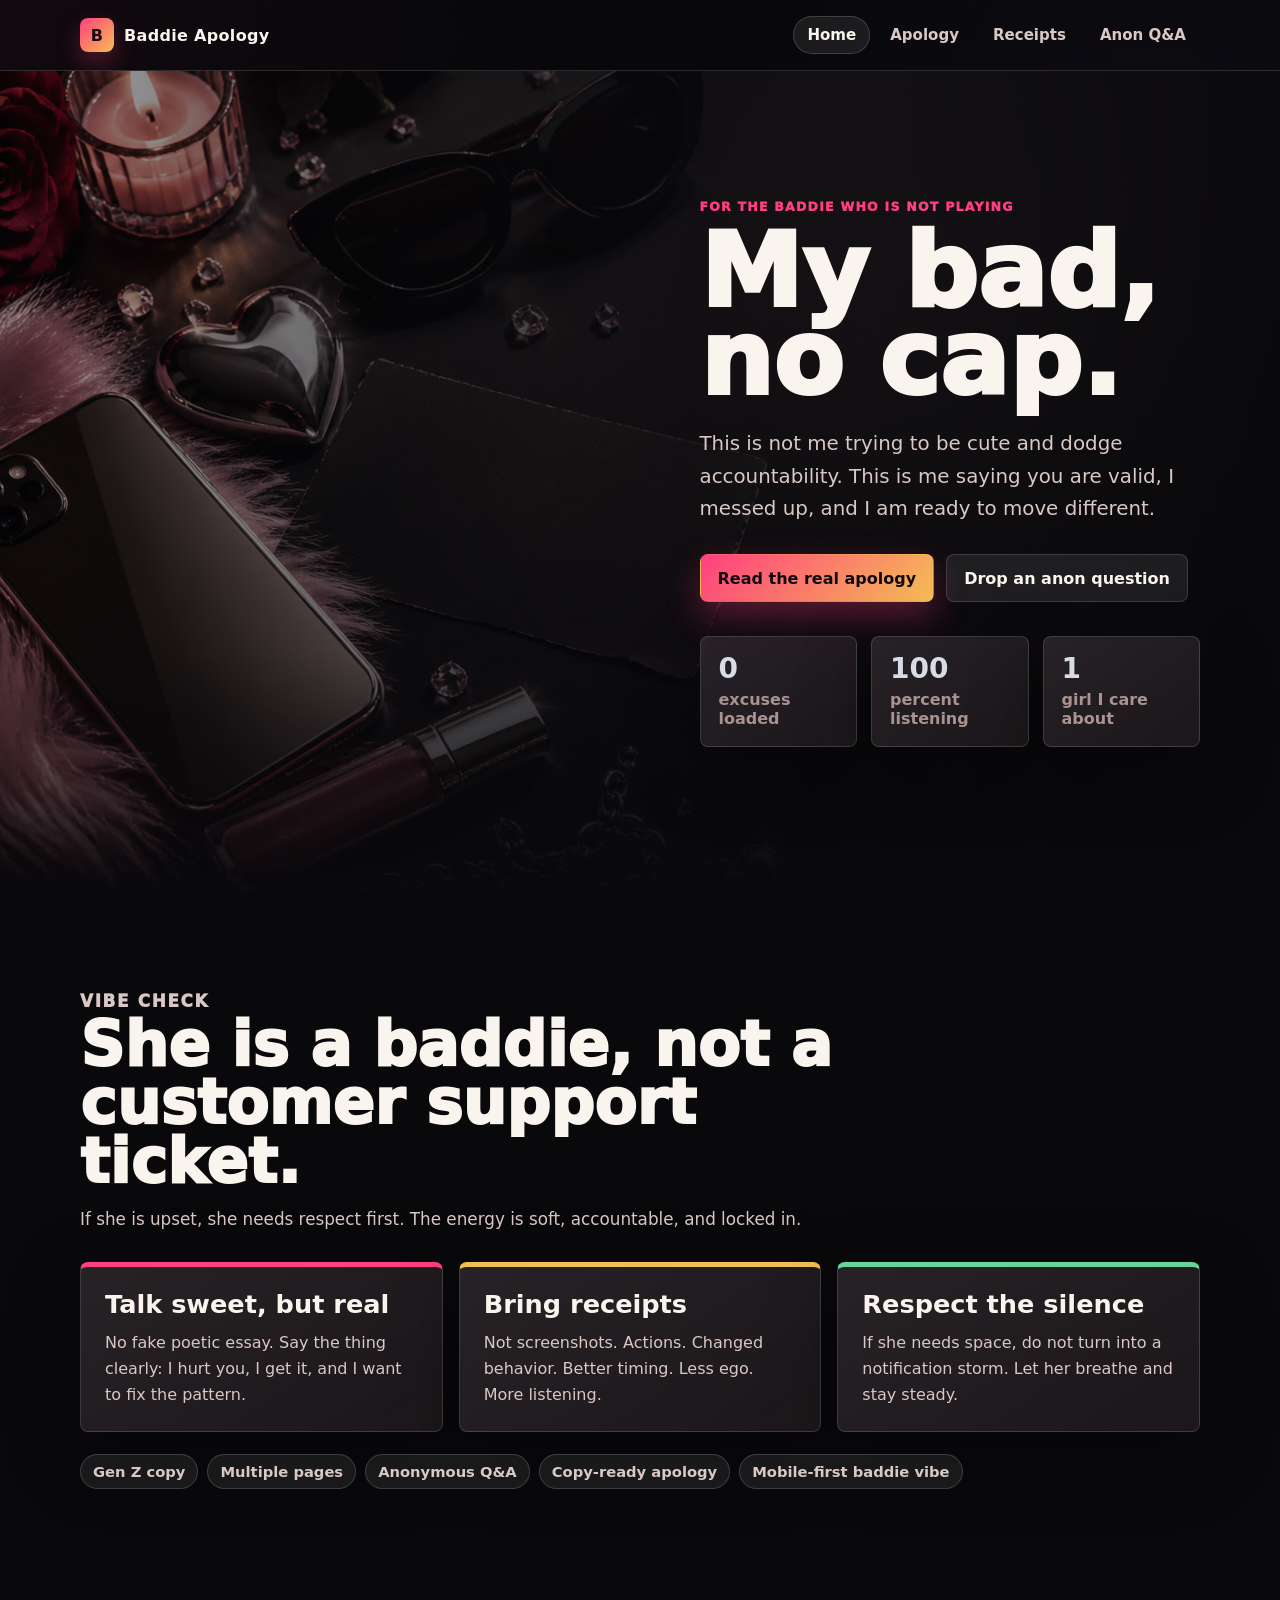
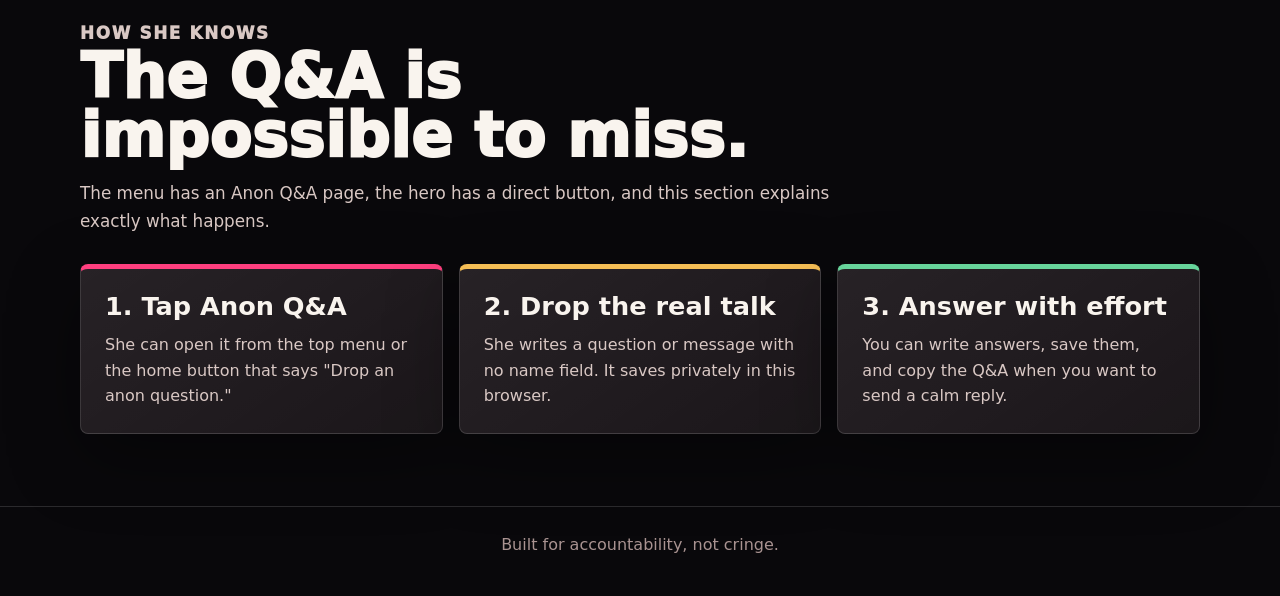
==== index.html @ 0e216b40 "Add files via upload" ====
<!doctype html>
<html lang="en">
  <head>
    <meta charset="utf-8">
    <meta name="viewport" content="width=device-width, initial-scale=1">
    <title>Baddie Apology</title>
    <link rel="icon" type="image/svg+xml" href="favicon.svg">
    <link rel="stylesheet" href="styles.css">
  </head>
  <body>
    <header class="site-header">
      <div class="nav-wrap">
        <a class="brand" href="index.html"><span class="brand-mark">B</span>Baddie Apology</a>
        <nav class="nav-links" aria-label="Main navigation">
          <a class="active" href="index.html">Home</a>
          <a href="apology.html">Apology</a>
          <a href="receipts.html">Receipts</a>
          <a href="questions.html">Anon Q&A</a>
        </nav>
      </div>
    </header>

    <section class="hero">
      <div class="hero-inner hero-grid">
        <div class="hero-copy">
          <p class="eyebrow">For the baddie who is not playing</p>
          <h1>My bad, no cap.</h1>
          <p class="lead">
            This is not me trying to be cute and dodge accountability. This is me saying you are valid,
            I messed up, and I am ready to move different.
          </p>
          <div class="actions">
            <a class="button button-primary" href="apology.html">Read the real apology</a>
            <a class="button button-secondary" href="questions.html">Drop an anon question</a>
          </div>
          <div class="stat-strip">
            <div class="stat glass"><strong>0</strong><span>excuses loaded</span></div>
            <div class="stat glass"><strong>100</strong><span>percent listening</span></div>
            <div class="stat glass"><strong>1</strong><span>girl I care about</span></div>
          </div>
        </div>
      </div>
    </section>

    <main>
      <section class="section">
        <div class="wrap">
          <div class="section-head">
            <p class="eyebrow">Vibe check</p>
            <h2>She is a baddie, not a customer support ticket.</h2>
            <p>
              If she is upset, she needs respect first. The energy is soft, accountable, and locked in.
            </p>
          </div>

          <div class="grid-3">
            <article class="card kiss">
              <h3>Talk sweet, but real</h3>
              <p>No fake poetic essay. Say the thing clearly: I hurt you, I get it, and I want to fix the pattern.</p>
            </article>
            <article class="card receipt">
              <h3>Bring receipts</h3>
              <p>Not screenshots. Actions. Changed behavior. Better timing. Less ego. More listening.</p>
            </article>
            <article class="card locked">
              <h3>Respect the silence</h3>
              <p>If she needs space, do not turn into a notification storm. Let her breathe and stay steady.</p>
            </article>
          </div>

          <div class="pill-list" aria-label="Site features">
            <span class="pill">Gen Z copy</span>
            <span class="pill">Multiple pages</span>
            <span class="pill">Anonymous Q&A</span>
            <span class="pill">Copy-ready apology</span>
            <span class="pill">Mobile-first baddie vibe</span>
          </div>
        </div>
      </section>

      <section class="section section-tight">
        <div class="wrap">
          <div class="section-head">
            <p class="eyebrow">How she knows</p>
            <h2>The Q&A is impossible to miss.</h2>
            <p>
              The menu has an Anon Q&A page, the hero has a direct button, and this section explains exactly what happens.
            </p>
          </div>

          <div class="grid-3">
            <article class="card kiss">
              <h3>1. Tap Anon Q&A</h3>
              <p>She can open it from the top menu or the home button that says "Drop an anon question."</p>
            </article>
            <article class="card receipt">
              <h3>2. Drop the real talk</h3>
              <p>She writes a question or message with no name field. It saves privately in this browser.</p>
            </article>
            <article class="card locked">
              <h3>3. Answer with effort</h3>
              <p>You can write answers, save them, and copy the Q&A when you want to send a calm reply.</p>
            </article>
          </div>
        </div>
      </section>
    </main>

    <footer class="footer">Built for accountability, not cringe.</footer>
    <script src="app.js"></script>
  </body>
</html>
---- styles.css ----
:root {
  --ink: #f9f4ee;
  --soft: #d9c8c4;
  --muted: #a99391;
  --night: #09080b;
  --panel: rgba(24, 18, 23, 0.82);
  --panel-solid: #171116;
  --line: rgba(255, 255, 255, 0.14);
  --hot: #ff3f7f;
  --hot-deep: #b50f4b;
  --cherry: #e33a4d;
  --chrome: #d8dce4;
  --lilac: #b58cff;
  --gold: #f5be55;
  --green: #67d49b;
  --shadow: 0 24px 70px rgba(0, 0, 0, 0.38);
}

* {
  box-sizing: border-box;
}

html {
  scroll-behavior: smooth;
}

body {
  margin: 0;
  color: var(--ink);
  background:
    radial-gradient(circle at top left, rgba(255, 63, 127, 0.16), transparent 32rem),
    radial-gradient(circle at 90% 10%, rgba(181, 140, 255, 0.16), transparent 28rem),
    var(--night);
  font-family: Inter, ui-sans-serif, system-ui, -apple-system, BlinkMacSystemFont, "Segoe UI", sans-serif;
}

body::before {
  content: "";
  position: fixed;
  inset: 0;
  z-index: -2;
  pointer-events: none;
  background-image:
    linear-gradient(rgba(255, 255, 255, 0.03) 1px, transparent 1px),
    linear-gradient(90deg, rgba(255, 255, 255, 0.03) 1px, transparent 1px);
  background-size: 44px 44px;
  mask-image: linear-gradient(180deg, black, transparent 78%);
}

a {
  color: inherit;
}

button,
input,
textarea,
select {
  font: inherit;
}

button,
select {
  cursor: pointer;
}

.site-header {
  position: sticky;
  top: 0;
  z-index: 20;
  border-bottom: 1px solid var(--line);
  background: rgba(9, 8, 11, 0.76);
  backdrop-filter: blur(18px);
}

.nav-wrap {
  width: min(1120px, calc(100% - 28px));
  min-height: 70px;
  margin: 0 auto;
  display: flex;
  align-items: center;
  justify-content: space-between;
  gap: 18px;
}

.brand {
  display: inline-flex;
  align-items: center;
  gap: 10px;
  color: var(--ink);
  text-decoration: none;
  font-weight: 900;
  letter-spacing: 0.02em;
}

.brand-mark {
  width: 34px;
  height: 34px;
  border-radius: 8px;
  display: inline-grid;
  place-items: center;
  color: #160b12;
  background: linear-gradient(135deg, var(--hot), var(--gold));
  box-shadow: 0 10px 24px rgba(255, 63, 127, 0.28);
}

.nav-links {
  display: flex;
  align-items: center;
  gap: 6px;
  overflow-x: auto;
  padding: 12px 0;
}

.nav-links a {
  min-height: 38px;
  border: 1px solid transparent;
  border-radius: 999px;
  display: inline-flex;
  align-items: center;
  white-space: nowrap;
  padding: 8px 13px;
  color: var(--soft);
  text-decoration: none;
  font-size: 0.94rem;
  font-weight: 800;
}

.nav-links a:hover,
.nav-links a.active {
  border-color: rgba(255, 255, 255, 0.16);
  color: var(--ink);
  background: rgba(255, 255, 255, 0.08);
}

.hero {
  position: relative;
  min-height: calc(100vh - 70px);
  display: grid;
  align-items: center;
  overflow: hidden;
  isolation: isolate;
  padding: 72px 0 98px;
  background-image:
    linear-gradient(90deg, rgba(9, 8, 11, 0.36), rgba(9, 8, 11, 0.86) 54%, rgba(9, 8, 11, 0.98)),
    url("baddie-hero.png");
  background-size: cover;
  background-position: center;
}

.hero::after {
  content: "";
  position: absolute;
  inset: auto 0 0;
  height: 30%;
  z-index: -1;
  background: linear-gradient(0deg, var(--night), transparent);
}

.hero-inner,
.wrap {
  width: min(1120px, calc(100% - 32px));
  margin: 0 auto;
}

.hero-grid {
  display: grid;
  grid-template-columns: minmax(0, 0.9fr) minmax(340px, 0.78fr);
  gap: 42px;
  align-items: center;
}

.hero-copy {
  grid-column: 2;
}

.eyebrow {
  margin: 0 0 14px;
  color: var(--hot);
  font-size: 0.78rem;
  font-weight: 950;
  letter-spacing: 0.1em;
  text-transform: uppercase;
}

h1,
h2,
h3 {
  margin: 0;
  letter-spacing: 0;
}

h1 {
  max-width: 11ch;
  font-size: clamp(3.25rem, 8vw, 7.25rem);
  line-height: 0.86;
  font-weight: 950;
}

h2 {
  font-size: clamp(2.15rem, 4.8vw, 4.6rem);
  line-height: 0.95;
  font-weight: 950;
}

h3 {
  font-size: clamp(1.35rem, 2vw, 1.85rem);
  line-height: 1.05;
}

.lead {
  max-width: 44rem;
  margin: 24px 0 0;
  color: var(--soft);
  font-size: clamp(1.05rem, 2vw, 1.24rem);
  line-height: 1.65;
}

.actions,
.button-row {
  display: flex;
  flex-wrap: wrap;
  gap: 12px;
  margin-top: 28px;
}

.button {
  min-height: 48px;
  border: 1px solid transparent;
  border-radius: 8px;
  display: inline-flex;
  align-items: center;
  justify-content: center;
  gap: 9px;
  padding: 12px 17px;
  color: var(--ink);
  font-weight: 900;
  text-decoration: none;
  transition: transform 160ms ease, border-color 160ms ease, background 160ms ease;
}

.button:hover {
  transform: translateY(-2px);
}

.button-primary {
  color: #130a10;
  background: linear-gradient(135deg, var(--hot), var(--gold));
  box-shadow: 0 14px 34px rgba(255, 63, 127, 0.32);
}

.button-secondary {
  border-color: var(--line);
  background: rgba(255, 255, 255, 0.08);
}

.button-ghost {
  border-color: rgba(255, 63, 127, 0.34);
  color: var(--ink);
  background: rgba(255, 63, 127, 0.1);
}

.section {
  padding: 72px 0;
}

.section-tight {
  padding-top: 44px;
}

.section-head {
  max-width: 760px;
  margin-bottom: 28px;
}

.section-head p {
  margin: 15px 0 0;
  color: var(--soft);
  font-size: 1.05rem;
  line-height: 1.66;
}

.glass,
.card,
.qa-card,
.note-panel {
  border: 1px solid var(--line);
  border-radius: 8px;
  background:
    linear-gradient(145deg, rgba(255, 255, 255, 0.08), rgba(255, 255, 255, 0.03)),
    var(--panel);
  box-shadow: var(--shadow);
}

.stat-strip {
  display: grid;
  grid-template-columns: repeat(3, 1fr);
  gap: 14px;
  margin-top: 34px;
}

.stat {
  padding: 18px;
}

.stat strong {
  display: block;
  color: var(--chrome);
  font-size: 1.75rem;
  line-height: 1;
}

.stat span {
  display: block;
  margin-top: 7px;
  color: var(--muted);
  font-weight: 750;
}

.grid-3,
.grid-2 {
  display: grid;
  gap: 16px;
}

.grid-3 {
  grid-template-columns: repeat(3, 1fr);
}

.grid-2 {
  grid-template-columns: repeat(2, 1fr);
}

.card {
  padding: 24px;
}

.card.kiss {
  border-top: 5px solid var(--hot);
}

.card.receipt {
  border-top: 5px solid var(--gold);
}

.card.locked {
  border-top: 5px solid var(--green);
}

.card p {
  margin: 12px 0 0;
  color: var(--soft);
  line-height: 1.62;
}

.pill-list {
  display: flex;
  flex-wrap: wrap;
  gap: 9px;
  margin-top: 22px;
}

.pill {
  border: 1px solid rgba(255, 255, 255, 0.16);
  border-radius: 999px;
  padding: 8px 12px;
  color: var(--soft);
  background: rgba(255, 255, 255, 0.07);
  font-size: 0.92rem;
  font-weight: 850;
}

.page-hero {
  padding: 62px 0 24px;
}

.page-hero .lead {
  max-width: 760px;
}

.vibe-layout {
  display: grid;
  grid-template-columns: minmax(280px, 0.72fr) minmax(0, 1fr);
  gap: 18px;
  align-items: stretch;
}

.choice-panel,
.response-panel {
  padding: 24px;
}

.choice-buttons {
  display: grid;
  gap: 10px;
  margin-top: 22px;
}

.choice-button {
  width: 100%;
  min-height: 58px;
  border: 1px solid var(--line);
  border-radius: 8px;
  display: grid;
  grid-template-columns: 34px 1fr;
  gap: 12px;
  align-items: center;
  padding: 10px 14px;
  color: var(--ink);
  background: rgba(255, 255, 255, 0.06);
  text-align: left;
  font-weight: 900;
}

.choice-button:hover,
.choice-button.active {
  border-color: rgba(255, 63, 127, 0.56);
  background: rgba(255, 63, 127, 0.16);
}

.choice-button span {
  width: 34px;
  height: 34px;
  border-radius: 50%;
  display: inline-grid;
  place-items: center;
  color: #160b12;
  background: linear-gradient(135deg, var(--hot), var(--gold));
  font-weight: 950;
}

.response-panel {
  display: grid;
  align-content: center;
  border-left: 6px solid var(--hot);
}

.response-panel p,
.note-panel p,
.qa-card p {
  color: var(--soft);
  line-height: 1.68;
}

.note-panel {
  padding: 28px;
}

.note-panel.big p {
  margin: 0;
  font-size: clamp(1.2rem, 2vw, 1.55rem);
  line-height: 1.58;
}

.signature {
  margin-top: 18px;
  color: var(--hot);
  font-weight: 950;
}

.form-grid {
  display: grid;
  grid-template-columns: 0.8fr 1fr;
  gap: 18px;
  align-items: start;
}

.field {
  display: grid;
  gap: 8px;
  margin-top: 14px;
}

.field label {
  color: var(--chrome);
  font-size: 0.88rem;
  font-weight: 900;
}

.field input,
.field textarea,
.field select {
  width: 100%;
  border: 1px solid var(--line);
  border-radius: 8px;
  color: var(--ink);
  background: rgba(255, 255, 255, 0.08);
  outline: none;
  padding: 13px 14px;
}

.field textarea {
  min-height: 132px;
  resize: vertical;
}

.field input:focus,
.field textarea:focus,
.field select:focus {
  border-color: rgba(255, 63, 127, 0.62);
  box-shadow: 0 0 0 4px rgba(255, 63, 127, 0.12);
}

.hint {
  color: var(--muted);
  font-size: 0.92rem;
  line-height: 1.5;
}

.qa-list {
  display: grid;
  gap: 14px;
}

.qa-card {
  padding: 20px;
}

.qa-meta {
  display: flex;
  flex-wrap: wrap;
  gap: 8px;
  margin-bottom: 12px;
  color: var(--muted);
  font-size: 0.85rem;
  font-weight: 850;
}

.qa-question {
  margin: 0;
  color: var(--ink);
  font-size: 1.12rem;
  font-weight: 900;
  line-height: 1.45;
}

.answer-box {
  margin-top: 14px;
}

.answer-box textarea {
  min-height: 92px;
}

.qa-actions {
  display: flex;
  flex-wrap: wrap;
  gap: 10px;
  margin-top: 12px;
}

.empty-state {
  border: 1px dashed rgba(255, 255, 255, 0.22);
  border-radius: 8px;
  padding: 28px;
  color: var(--soft);
  text-align: center;
}

.toast {
  min-height: 24px;
  margin-top: 12px;
  color: var(--green);
  font-weight: 900;
}

.footer {
  border-top: 1px solid var(--line);
  padding: 28px 18px 42px;
  color: var(--muted);
  text-align: center;
}

@media (max-width: 900px) {
  .nav-wrap {
    align-items: flex-start;
    flex-direction: column;
    padding: 12px 0 6px;
  }

  .hero {
    min-height: auto;
    padding-top: 42px;
    background-image:
      linear-gradient(0deg, rgba(9, 8, 11, 0.98), rgba(9, 8, 11, 0.68) 55%, rgba(9, 8, 11, 0.22)),
      url("baddie-hero.png");
    background-position: 26% center;
  }

  .hero-grid,
  .vibe-layout,
  .form-grid,
  .grid-2 {
    grid-template-columns: 1fr;
  }

  .hero-copy {
    grid-column: 1;
    padding-top: 43vh;
  }

  .grid-3,
  .stat-strip {
    grid-template-columns: 1fr;
  }
}

@media (max-width: 560px) {
  .hero-inner,
  .wrap {
    width: min(100% - 24px, 1120px);
  }

  .actions,
  .button-row,
  .button {
    width: 100%;
  }

  .card,
  .choice-panel,
  .response-panel,
  .note-panel,
  .qa-card {
    padding: 20px;
  }

  .nav-links {
    width: 100%;
  }
}
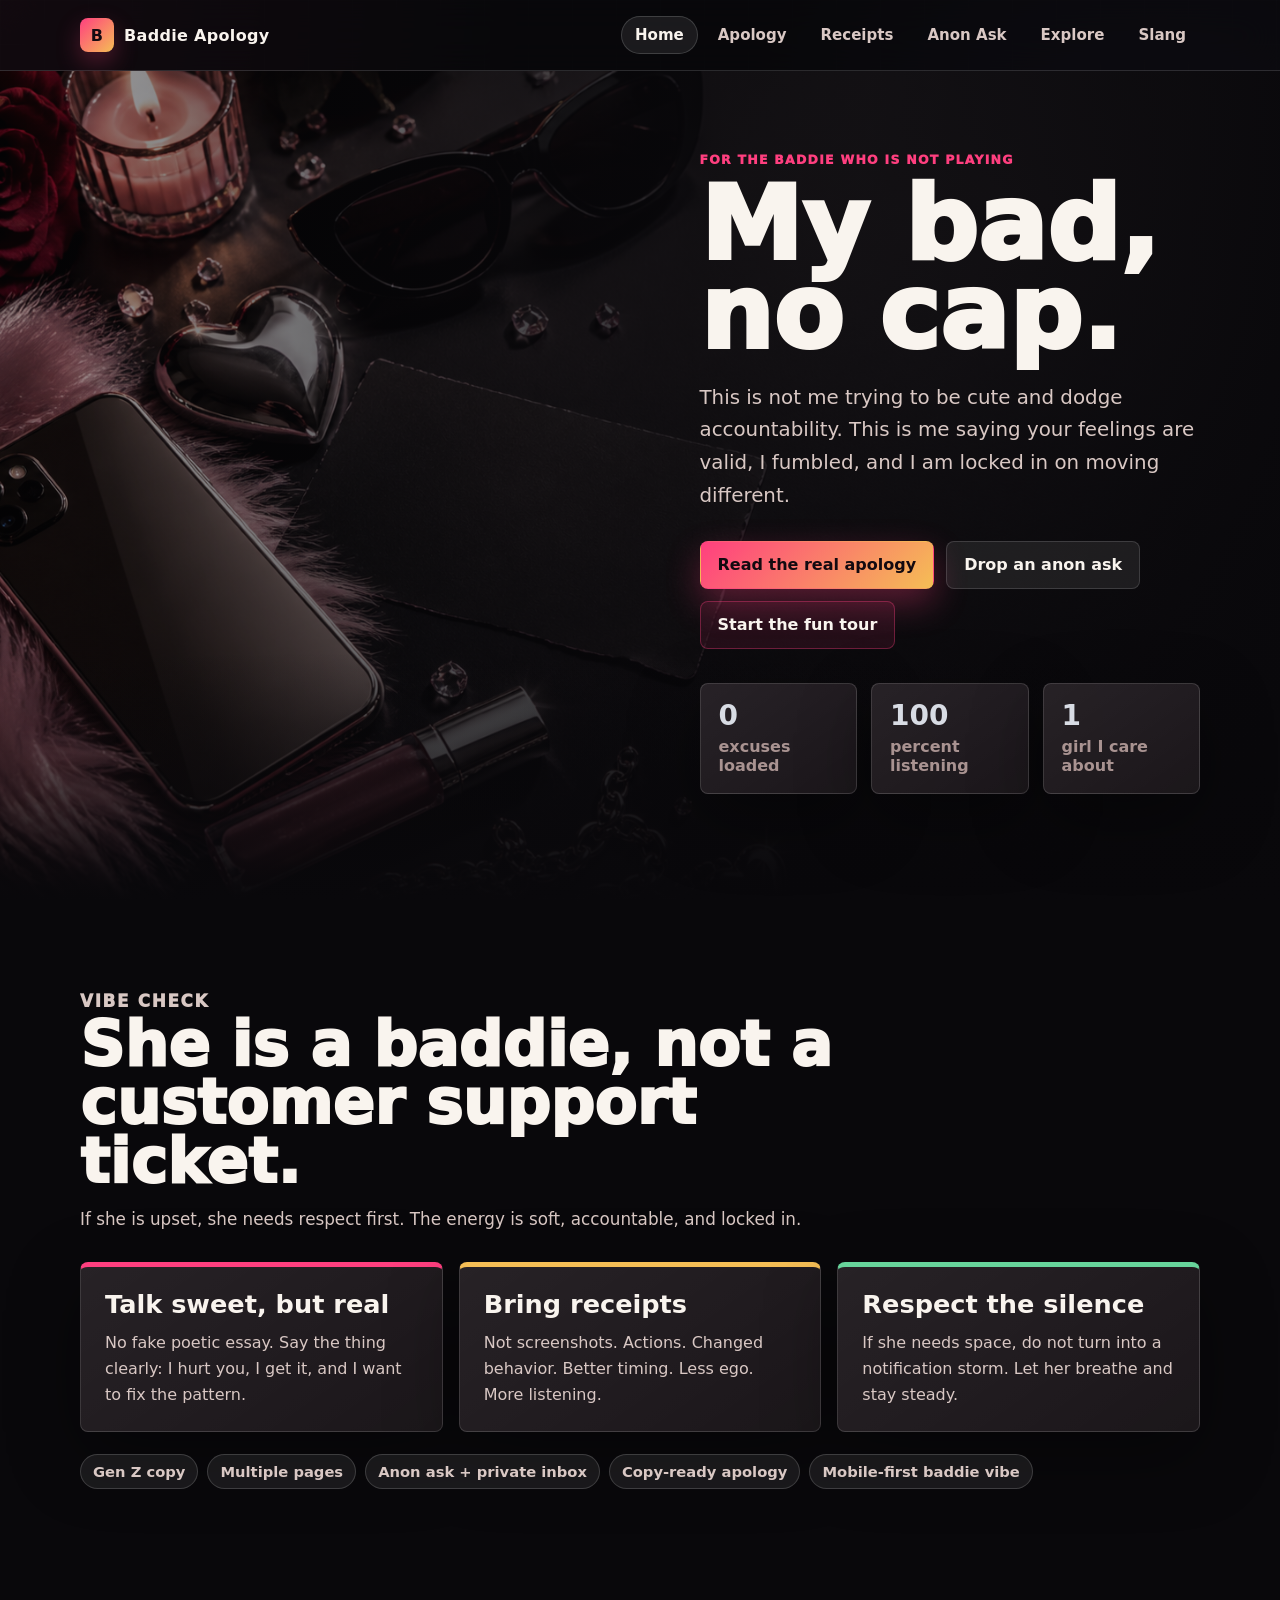
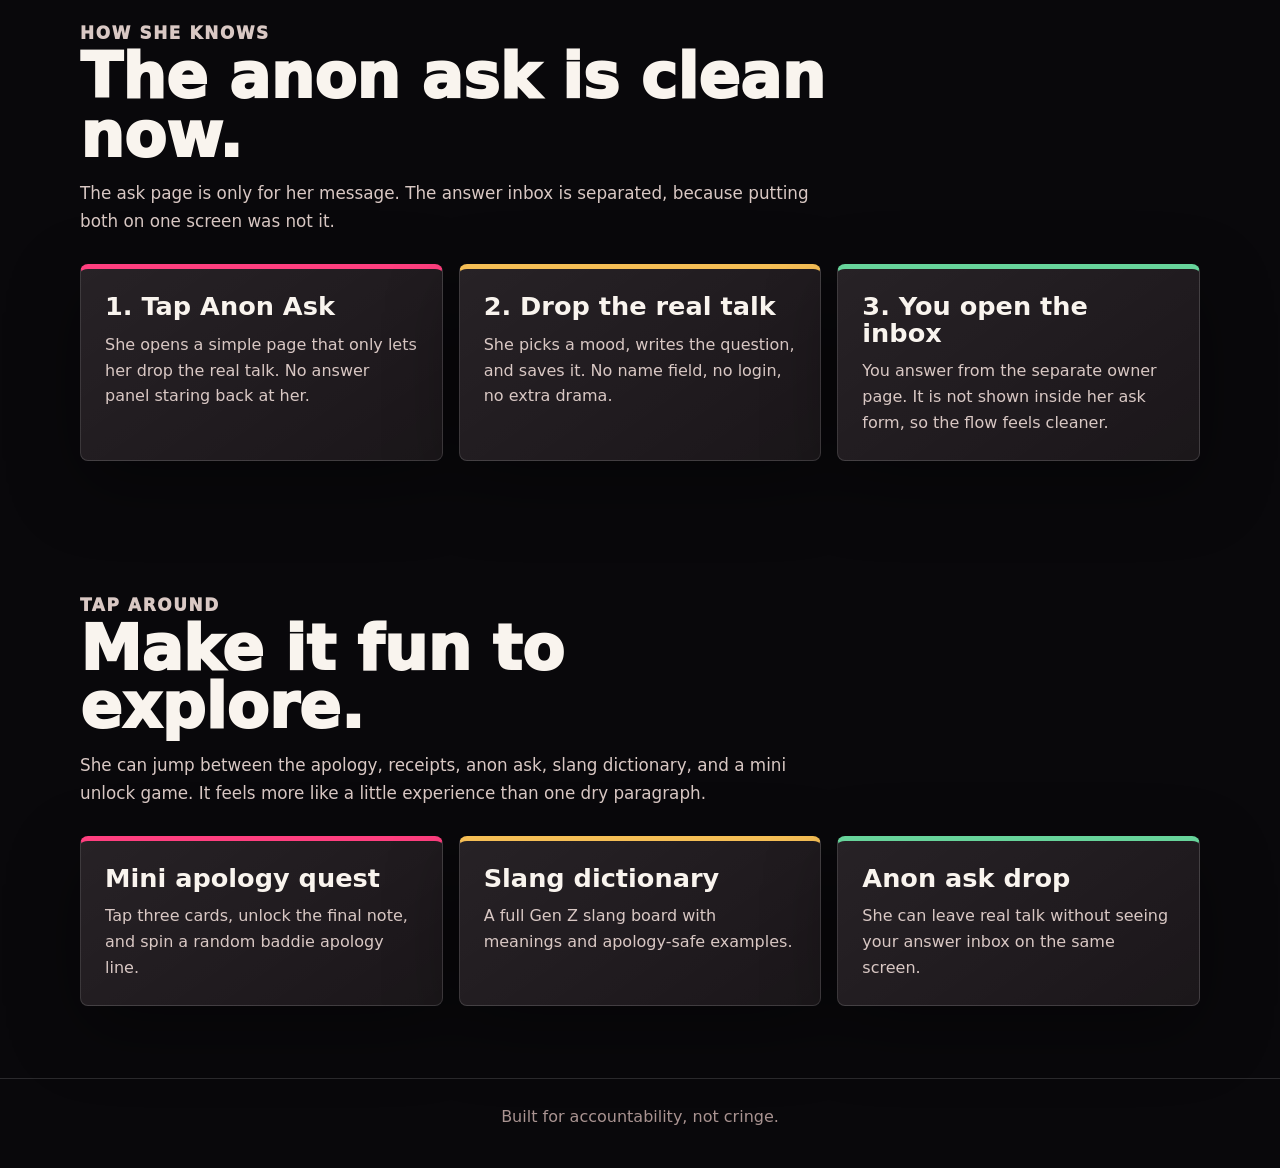
==== commit 092e0067: "Add files via upload" ====
--- a/index.html
+++ b/index.html
@@ -15,7 +15,9 @@
           <a class="active" href="index.html">Home</a>
           <a href="apology.html">Apology</a>
           <a href="receipts.html">Receipts</a>
-          <a href="questions.html">Anon Q&A</a>
+          <a href="questions.html">Anon Ask</a>
+          <a href="explore.html">Explore</a>
+          <a href="slang.html">Slang</a>
         </nav>
       </div>
     </header>
@@ -26,12 +28,13 @@
           <p class="eyebrow">For the baddie who is not playing</p>
           <h1>My bad, no cap.</h1>
           <p class="lead">
-            This is not me trying to be cute and dodge accountability. This is me saying you are valid,
-            I messed up, and I am ready to move different.
+            This is not me trying to be cute and dodge accountability. This is me saying your feelings are valid,
+            I fumbled, and I am locked in on moving different.
           </p>
           <div class="actions">
             <a class="button button-primary" href="apology.html">Read the real apology</a>
-            <a class="button button-secondary" href="questions.html">Drop an anon question</a>
+            <a class="button button-secondary" href="questions.html">Drop an anon ask</a>
+            <a class="button button-ghost" href="explore.html">Start the fun tour</a>
           </div>
           <div class="stat-strip">
             <div class="stat glass"><strong>0</strong><span>excuses loaded</span></div>
@@ -71,7 +74,7 @@
           <div class="pill-list" aria-label="Site features">
             <span class="pill">Gen Z copy</span>
             <span class="pill">Multiple pages</span>
-            <span class="pill">Anonymous Q&A</span>
+            <span class="pill">Anon ask + private inbox</span>
             <span class="pill">Copy-ready apology</span>
             <span class="pill">Mobile-first baddie vibe</span>
           </div>
@@ -82,25 +85,53 @@
         <div class="wrap">
           <div class="section-head">
             <p class="eyebrow">How she knows</p>
-            <h2>The Q&A is impossible to miss.</h2>
+            <h2>The anon ask is clean now.</h2>
             <p>
-              The menu has an Anon Q&A page, the hero has a direct button, and this section explains exactly what happens.
+              The ask page is only for her message. The answer inbox is separated, because putting both on one screen was not it.
             </p>
           </div>
 
           <div class="grid-3">
             <article class="card kiss">
-              <h3>1. Tap Anon Q&A</h3>
-              <p>She can open it from the top menu or the home button that says "Drop an anon question."</p>
+              <h3>1. Tap Anon Ask</h3>
+              <p>She opens a simple page that only lets her drop the real talk. No answer panel staring back at her.</p>
             </article>
             <article class="card receipt">
               <h3>2. Drop the real talk</h3>
-              <p>She writes a question or message with no name field. It saves privately in this browser.</p>
+              <p>She picks a mood, writes the question, and saves it. No name field, no login, no extra drama.</p>
             </article>
             <article class="card locked">
-              <h3>3. Answer with effort</h3>
-              <p>You can write answers, save them, and copy the Q&A when you want to send a calm reply.</p>
+              <h3>3. You open the inbox</h3>
+              <p>You answer from the separate owner page. It is not shown inside her ask form, so the flow feels cleaner.</p>
             </article>
+          </div>
+        </div>
+      </section>
+
+      <section class="section section-tight">
+        <div class="wrap">
+          <div class="section-head">
+            <p class="eyebrow">Tap around</p>
+            <h2>Make it fun to explore.</h2>
+            <p>
+              She can jump between the apology, receipts, anon ask, slang dictionary, and a mini unlock game.
+              It feels more like a little experience than one dry paragraph.
+            </p>
+          </div>
+
+          <div class="grid-3">
+            <a class="card route-card kiss" href="explore.html">
+              <h3>Mini apology quest</h3>
+              <p>Tap three cards, unlock the final note, and spin a random baddie apology line.</p>
+            </a>
+            <a class="card route-card receipt" href="slang.html">
+              <h3>Slang dictionary</h3>
+              <p>A full Gen Z slang board with meanings and apology-safe examples.</p>
+            </a>
+            <a class="card route-card locked" href="questions.html">
+              <h3>Anon ask drop</h3>
+              <p>She can leave real talk without seeing your answer inbox on the same screen.</p>
+            </a>
           </div>
         </div>
       </section>
--- a/styles.css
+++ b/styles.css
@@ -352,6 +352,21 @@
   line-height: 1.62;
 }
 
+.route-card {
+  display: block;
+  color: inherit;
+  text-decoration: none;
+  transition: transform 180ms ease, border-color 180ms ease, background 180ms ease;
+}
+
+.route-card:hover {
+  border-color: rgba(255, 63, 127, 0.48);
+  background:
+    linear-gradient(145deg, rgba(255, 63, 127, 0.14), rgba(255, 255, 255, 0.04)),
+    var(--panel);
+  transform: translateY(-4px);
+}
+
 .pill-list {
   display: flex;
   flex-wrap: wrap;
@@ -375,6 +390,11 @@
 
 .page-hero .lead {
   max-width: 760px;
+}
+
+.search-field {
+  max-width: 560px;
+  margin-top: 26px;
 }
 
 .vibe-layout {
@@ -464,6 +484,17 @@
   align-items: start;
 }
 
+.ask-layout {
+  display: grid;
+  grid-template-columns: minmax(300px, 0.92fr) minmax(280px, 0.62fr);
+  gap: 18px;
+  align-items: start;
+}
+
+.ask-card {
+  min-height: 100%;
+}
+
 .field {
   display: grid;
   gap: 8px;
@@ -506,9 +537,37 @@
   line-height: 1.5;
 }
 
+.step-list {
+  display: grid;
+  gap: 14px;
+  margin: 20px 0 0;
+  padding: 0;
+  list-style: none;
+}
+
+.step-list li {
+  display: grid;
+  gap: 5px;
+  border-left: 4px solid var(--hot);
+  padding: 4px 0 4px 14px;
+}
+
+.step-list strong {
+  color: var(--ink);
+}
+
+.step-list span {
+  color: var(--soft);
+  line-height: 1.5;
+}
+
 .qa-list {
   display: grid;
   gap: 14px;
+}
+
+.inbox-list {
+  margin-top: 18px;
 }
 
 .qa-card {
@@ -556,6 +615,146 @@
   text-align: center;
 }
 
+.dictionary-grid {
+  display: grid;
+  grid-template-columns: repeat(4, 1fr);
+  gap: 12px;
+}
+
+.dict-card {
+  border: 1px solid var(--line);
+  border-radius: 8px;
+  display: grid;
+  gap: 8px;
+  min-height: 168px;
+  padding: 18px;
+  background:
+    linear-gradient(145deg, rgba(255, 255, 255, 0.08), rgba(255, 63, 127, 0.06)),
+    var(--panel);
+  box-shadow: 0 14px 34px rgba(0, 0, 0, 0.2);
+}
+
+.dict-card strong {
+  color: var(--ink);
+  font-size: 1.18rem;
+}
+
+.dict-card span {
+  color: var(--soft);
+  line-height: 1.45;
+}
+
+.dict-card em {
+  color: var(--gold);
+  font-style: normal;
+  line-height: 1.4;
+}
+
+.dict-card.hidden {
+  display: none;
+}
+
+.quest-head {
+  display: grid;
+  grid-template-columns: 1fr minmax(220px, 0.32fr);
+  gap: 24px;
+  align-items: center;
+  padding: 26px;
+}
+
+.quest-progress strong {
+  display: block;
+  margin-bottom: 10px;
+  color: var(--gold);
+  font-size: 2.4rem;
+  line-height: 1;
+}
+
+.progress-track {
+  height: 12px;
+  border-radius: 999px;
+  overflow: hidden;
+  background: rgba(255, 255, 255, 0.12);
+}
+
+.progress-fill {
+  width: 0;
+  height: 100%;
+  border-radius: inherit;
+  background: linear-gradient(90deg, var(--hot), var(--gold), var(--green));
+  transition: width 220ms ease;
+}
+
+.quest-grid {
+  display: grid;
+  grid-template-columns: repeat(3, 1fr);
+  gap: 14px;
+  margin-top: 16px;
+}
+
+.quest-card {
+  border: 1px solid var(--line);
+  border-radius: 8px;
+  display: grid;
+  gap: 12px;
+  min-height: 210px;
+  padding: 22px;
+  color: var(--ink);
+  background:
+    linear-gradient(145deg, rgba(255, 255, 255, 0.08), rgba(255, 255, 255, 0.03)),
+    var(--panel);
+  text-align: left;
+  box-shadow: var(--shadow);
+  transition: transform 180ms ease, border-color 180ms ease, background 180ms ease;
+}
+
+.quest-card:hover,
+.quest-card.done {
+  border-color: rgba(255, 63, 127, 0.58);
+  transform: translateY(-4px);
+}
+
+.quest-card.done {
+  background:
+    linear-gradient(145deg, rgba(103, 212, 155, 0.18), rgba(255, 63, 127, 0.1)),
+    var(--panel);
+}
+
+.quest-card span {
+  color: var(--gold);
+  font-weight: 950;
+}
+
+.quest-card strong {
+  font-size: 1.5rem;
+}
+
+.quest-card em {
+  color: var(--soft);
+  font-style: normal;
+  line-height: 1.5;
+}
+
+.unlock-panel {
+  border: 1px solid var(--line);
+  border-radius: 8px;
+  margin-top: 16px;
+  padding: 28px;
+  background:
+    linear-gradient(135deg, rgba(255, 63, 127, 0.12), rgba(181, 140, 255, 0.1)),
+    var(--panel);
+  box-shadow: var(--shadow);
+}
+
+.unlock-panel.unlocked {
+  border-color: rgba(103, 212, 155, 0.55);
+}
+
+.spin-panel p#randomLine {
+  min-height: 86px;
+  font-size: 1.2rem;
+}
+
 .toast {
   min-height: 24px;
   margin-top: 12px;
@@ -588,7 +787,9 @@
 
   .hero-grid,
   .vibe-layout,
+  .ask-layout,
   .form-grid,
+  .quest-head,
   .grid-2 {
     grid-template-columns: 1fr;
   }
@@ -599,6 +800,8 @@
   }
 
   .grid-3,
+  .dictionary-grid,
+  .quest-grid,
   .stat-strip {
     grid-template-columns: 1fr;
   }
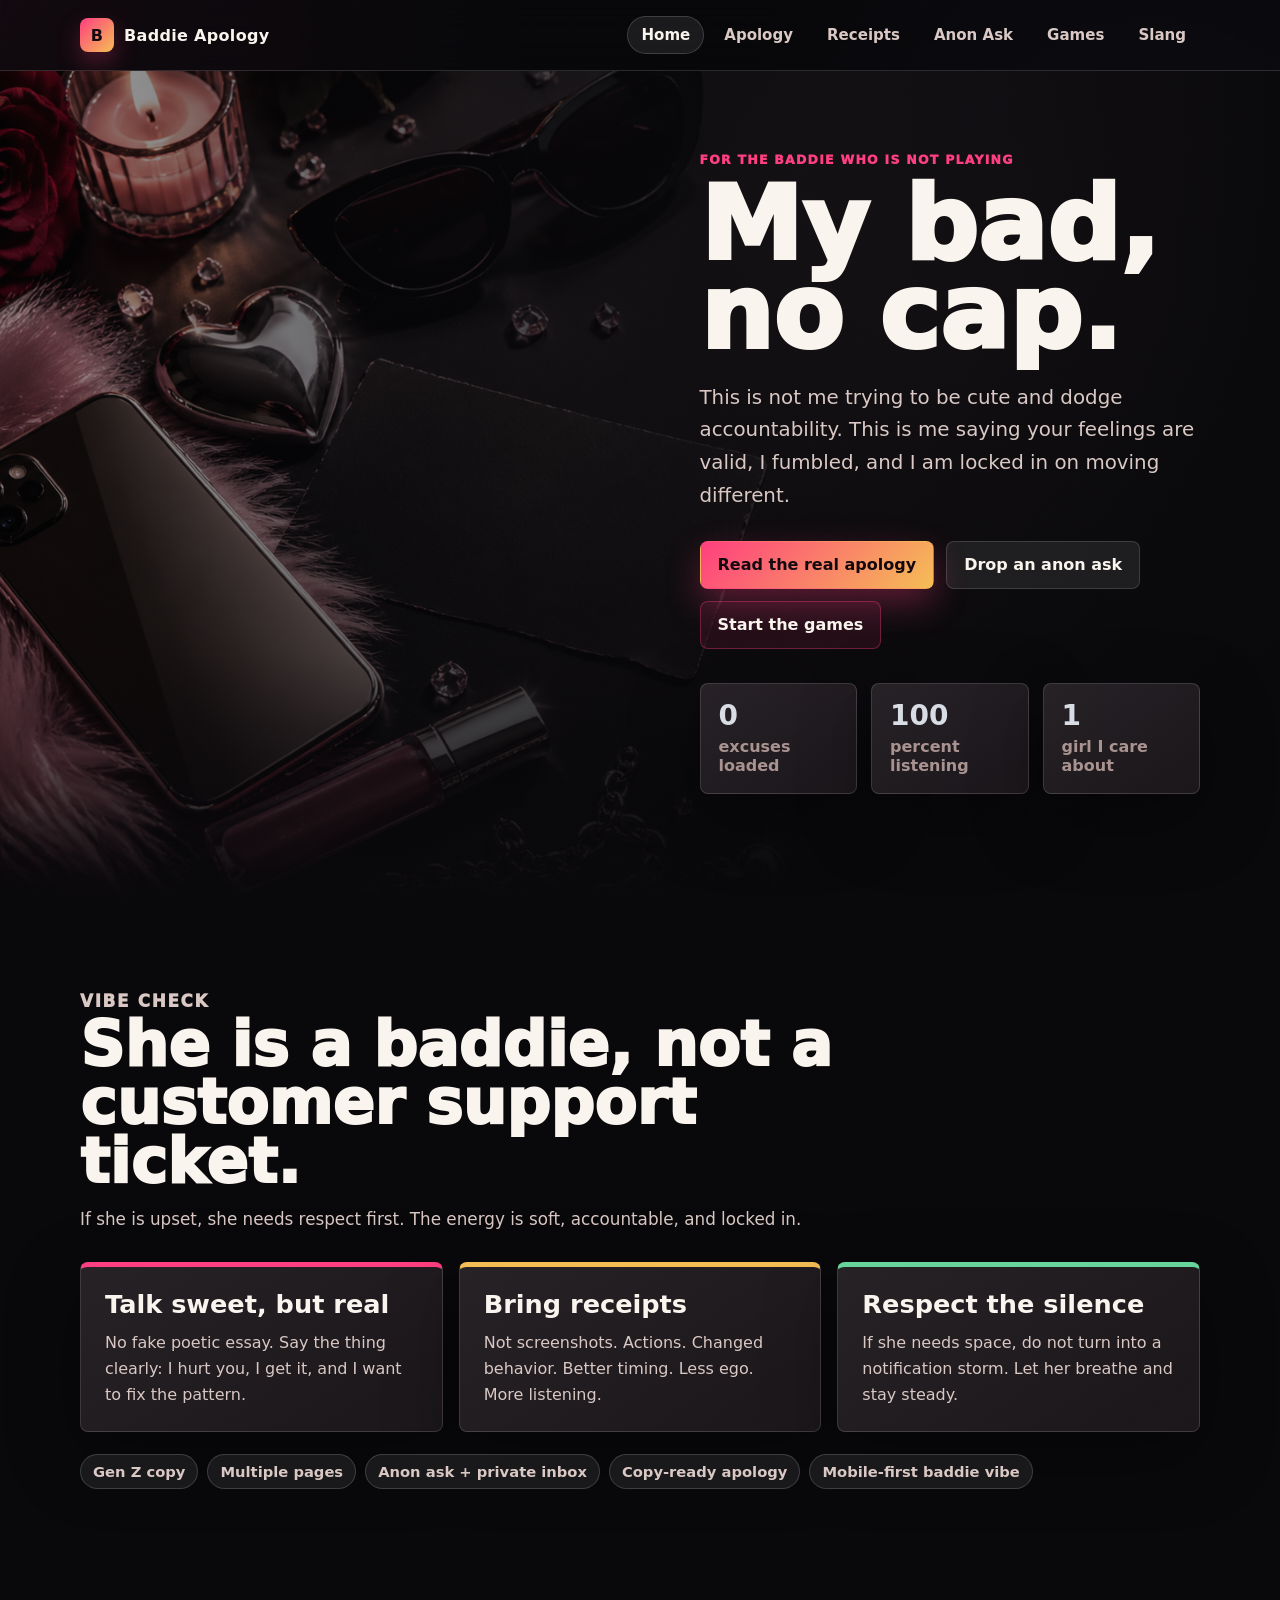
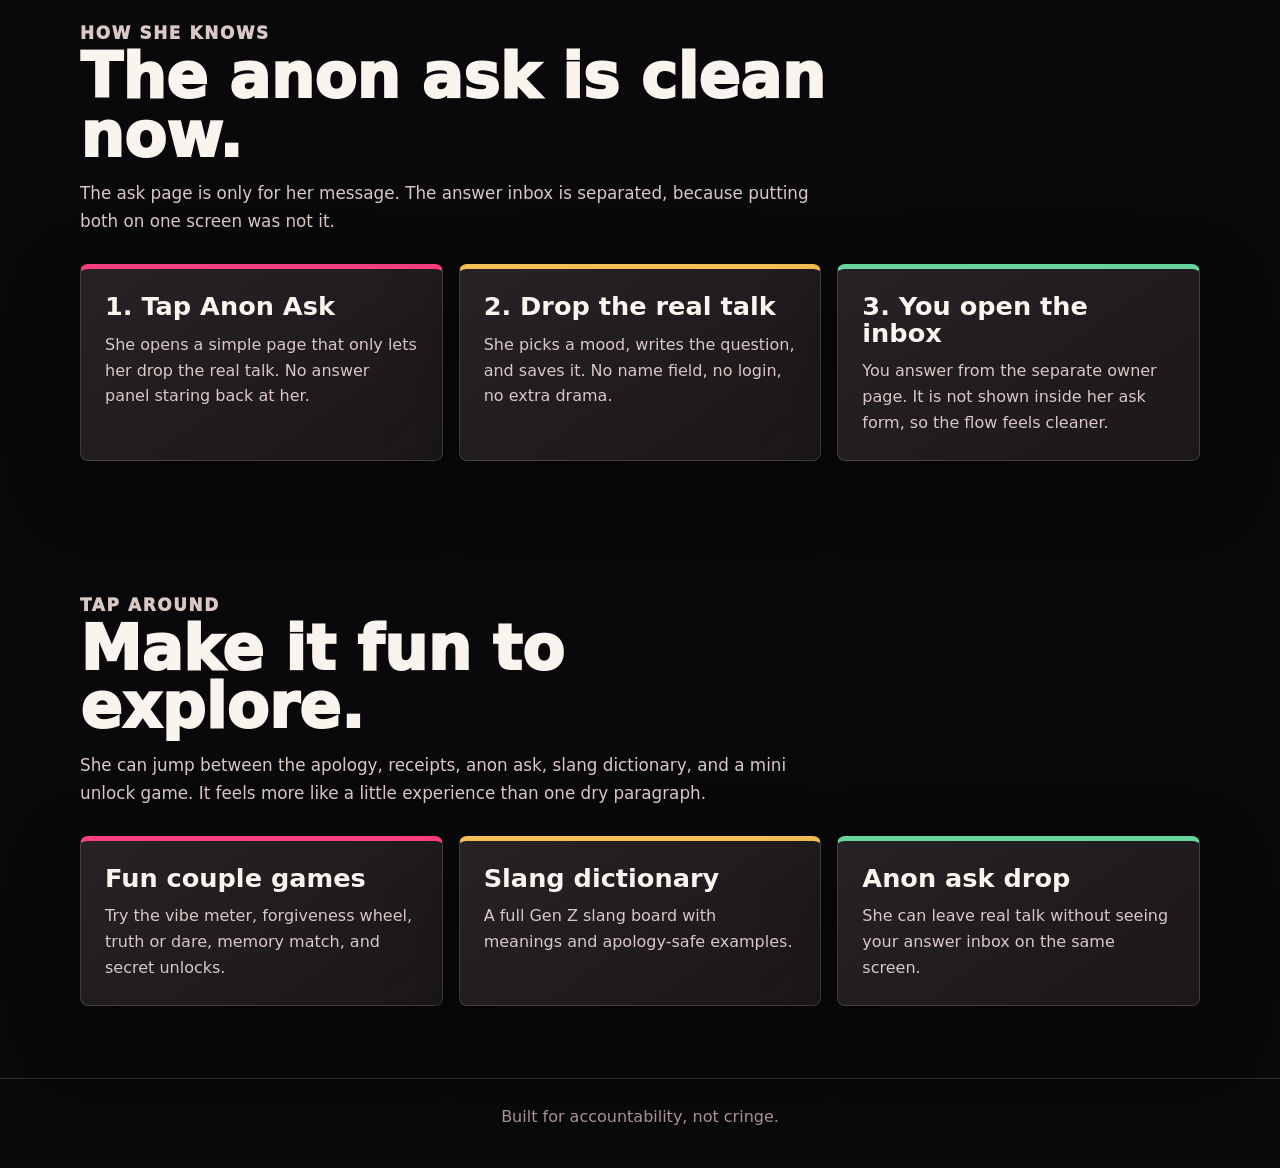
==== commit b457f9b1: "Add files via upload" ====
--- a/index.html
+++ b/index.html
@@ -16,7 +16,7 @@
           <a href="apology.html">Apology</a>
           <a href="receipts.html">Receipts</a>
           <a href="questions.html">Anon Ask</a>
-          <a href="explore.html">Explore</a>
+          <a href="explore.html">Games</a>
           <a href="slang.html">Slang</a>
         </nav>
       </div>
@@ -34,7 +34,7 @@
           <div class="actions">
             <a class="button button-primary" href="apology.html">Read the real apology</a>
             <a class="button button-secondary" href="questions.html">Drop an anon ask</a>
-            <a class="button button-ghost" href="explore.html">Start the fun tour</a>
+            <a class="button button-ghost" href="explore.html">Start the games</a>
           </div>
           <div class="stat-strip">
             <div class="stat glass"><strong>0</strong><span>excuses loaded</span></div>
@@ -121,8 +121,8 @@
 
           <div class="grid-3">
             <a class="card route-card kiss" href="explore.html">
-              <h3>Mini apology quest</h3>
-              <p>Tap three cards, unlock the final note, and spin a random baddie apology line.</p>
+              <h3>Fun couple games</h3>
+              <p>Try the vibe meter, forgiveness wheel, truth or dare, memory match, and secret unlocks.</p>
             </a>
             <a class="card route-card receipt" href="slang.html">
               <h3>Slang dictionary</h3>
--- a/styles.css
+++ b/styles.css
@@ -415,6 +415,10 @@
   margin-top: 22px;
 }
 
+.choice-buttons.compact {
+  gap: 8px;
+}
+
 .choice-button {
   width: 100%;
   min-height: 58px;
@@ -755,6 +759,125 @@
   font-size: 1.2rem;
 }
 
+.game-menu {
+  display: flex;
+  flex-wrap: wrap;
+  gap: 10px;
+}
+
+.wheel-face {
+  width: min(260px, 100%);
+  aspect-ratio: 1;
+  border: 10px solid rgba(255, 255, 255, 0.12);
+  border-radius: 50%;
+  display: grid;
+  place-items: center;
+  margin-top: 22px;
+  color: #130a10;
+  background:
+    conic-gradient(from 20deg, var(--hot), var(--gold), var(--green), var(--lilac), var(--hot));
+  box-shadow: 0 20px 55px rgba(255, 63, 127, 0.22);
+  font-size: clamp(2rem, 5vw, 3.6rem);
+  font-weight: 950;
+  transition: transform 700ms cubic-bezier(0.2, 0.8, 0.2, 1);
+}
+
+.flag-scenario {
+  border: 1px solid var(--line);
+  border-radius: 8px;
+  margin-top: 20px;
+  padding: 18px;
+  color: var(--ink);
+  background: rgba(255, 255, 255, 0.08);
+  font-size: 1.14rem;
+  font-weight: 900;
+  line-height: 1.45;
+}
+
+.memory-board {
+  display: grid;
+  grid-template-columns: repeat(3, 1fr);
+  gap: 12px;
+}
+
+.memory-card {
+  min-height: 124px;
+  border: 1px solid var(--line);
+  border-radius: 8px;
+  color: var(--ink);
+  background:
+    linear-gradient(145deg, rgba(255, 63, 127, 0.22), rgba(181, 140, 255, 0.12)),
+    var(--panel);
+  font-size: 1.4rem;
+  font-weight: 950;
+  box-shadow: var(--shadow);
+  transition: transform 160ms ease, border-color 160ms ease, background 160ms ease;
+}
+
+.memory-card:hover,
+.memory-card.flipped {
+  border-color: rgba(255, 63, 127, 0.62);
+  transform: translateY(-2px);
+}
+
+.memory-card.matched {
+  border-color: rgba(103, 212, 155, 0.64);
+  background:
+    linear-gradient(145deg, rgba(103, 212, 155, 0.22), rgba(255, 190, 85, 0.12)),
+    var(--panel);
+}
+
+.playlist-card {
+  border: 1px solid var(--line);
+  border-radius: 8px;
+  display: grid;
+  gap: 9px;
+  min-height: 150px;
+  padding: 22px;
+  color: var(--ink);
+  background:
+    linear-gradient(145deg, rgba(255, 255, 255, 0.08), rgba(255, 63, 127, 0.08)),
+    var(--panel);
+  text-align: left;
+  box-shadow: var(--shadow);
+  transition: transform 160ms ease, border-color 160ms ease;
+}
+
+.playlist-card:hover,
+.playlist-card.active {
+  border-color: rgba(245, 190, 85, 0.66);
+  transform: translateY(-3px);
+}
+
+.playlist-card strong {
+  font-size: 1.4rem;
+}
+
+.playlist-card span {
+  color: var(--soft);
+  line-height: 1.5;
+}
+
+.secret-line p {
+  margin: 0;
+  font-size: clamp(1.25rem, 2.2vw, 1.8rem);
+  line-height: 1.55;
+}
+
+.secret-word {
+  border: 1px solid rgba(255, 63, 127, 0.46);
+  border-radius: 999px;
+  color: var(--ink);
+  background: rgba(255, 63, 127, 0.13);
+  padding: 5px 12px;
+  font-weight: 950;
+}
+
+.secret-word.found {
+  border-color: rgba(103, 212, 155, 0.7);
+  background: rgba(103, 212, 155, 0.16);
+}
+
 .toast {
   min-height: 24px;
   margin-top: 12px;
@@ -802,6 +925,7 @@
   .grid-3,
   .dictionary-grid,
   .quest-grid,
+  .memory-board,
   .stat-strip {
     grid-template-columns: 1fr;
   }
